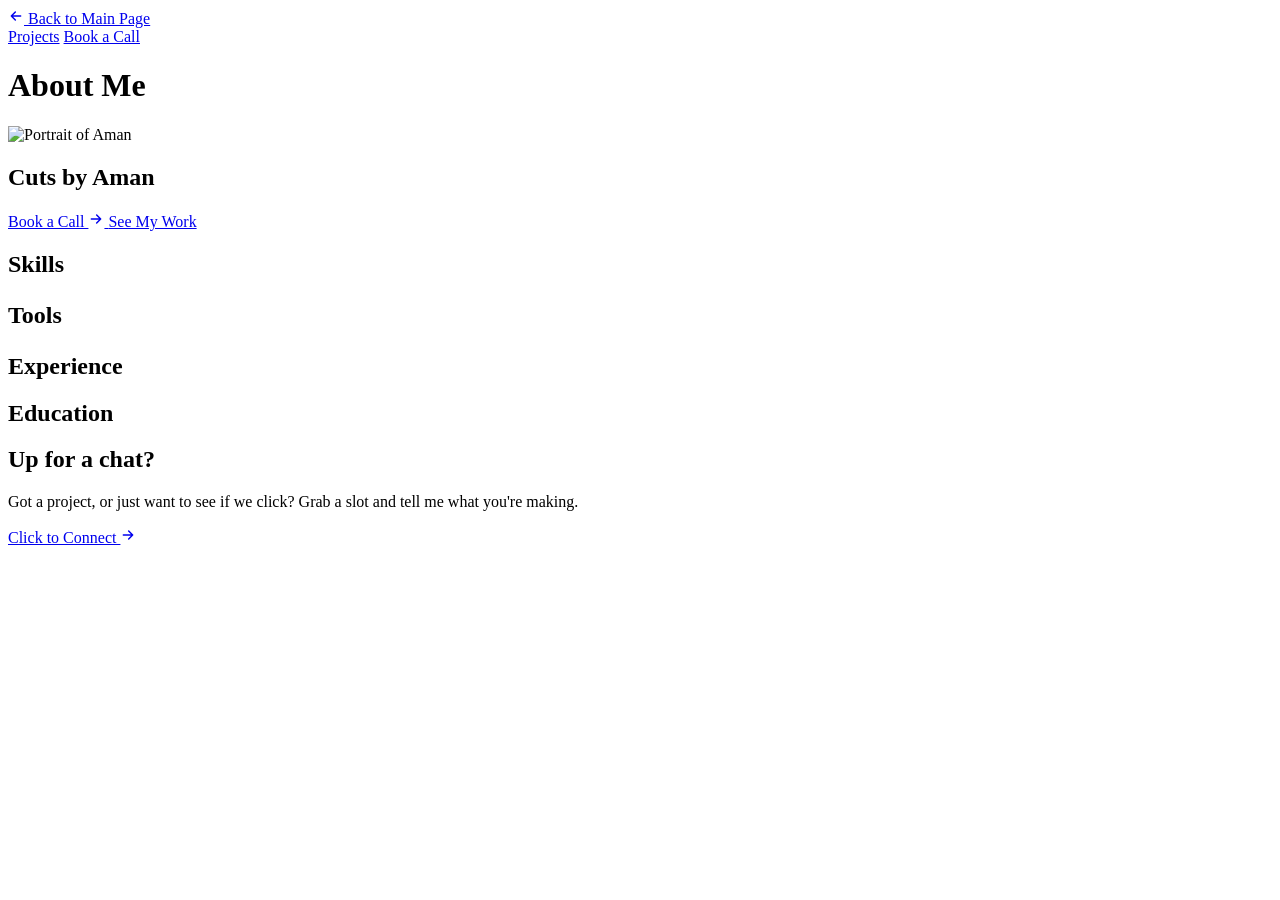
==== about-me.html @ fda4adcf "revamp portfolio" ====
<!DOCTYPE html>
<html lang="en">

<head>
  <meta charset="utf-8">
  <meta name="viewport" content="width=device-width, initial-scale=1">
  <title>About - Cuts by Aman</title>
  <meta name="description"
    content="Where I come from, what I work on, and the kit I reach for. Video editor and motion designer, certified by AEVY TV.">

  <link rel="icon" href="assets/media/aman-portrait.jpg">
  <link rel="preload" href="assets/fonts/satoshi-500.woff2" as="font" type="font/woff2" crossorigin>
  <link rel="preload" href="assets/fonts/instrumentserif-italic.woff2" as="font" type="font/woff2" crossorigin>
  <link rel="stylesheet" href="assets/css/site.css">
</head>

<body>

  <!-- ===================== Page head ===================== -->
  <header class="page-head">
    <div class="page-head__card">

      <div class="hero__fx" aria-hidden="true">
        <div class="hero__glow"></div>
        <div class="hero__beams">
          <div class="hero__beam"></div>
          <div class="hero__beam"></div>
          <div class="hero__beam"></div>
        </div>
        <div class="hero__grain"></div>
      </div>

      <div class="hero__top">
        <a class="btn btn--ghost" href="index.html">
          <svg width="16" height="16" viewBox="0 0 24 24" fill="none" stroke="currentColor" stroke-width="2.2"
            stroke-linecap="round" stroke-linejoin="round" aria-hidden="true">
            <path d="M19 12H5M11 18l-6-6 6-6" />
          </svg>
          Back to Main Page
        </a>
        <nav class="hero__nav" aria-label="Primary">
          <div id="hero-socials"></div>
          <a class="btn btn--ghost" href="index.html#projects">Projects</a>
          <a class="btn btn--ghost" data-href="brand.calendly" href="#" target="_blank" rel="noopener">Book a Call</a>
        </nav>
      </div>

      <div class="page-head__body">
        <h1 class="h-display" data-text="about.heading">About Me</h1>
        <p class="lede" data-text="about.intro"></p>
      </div>

    </div>
  </header>

  <!-- ===================== Profile ===================== -->
  <section class="section">
    <div class="wrap">
      <div class="profile reveal">
        <img class="profile__portrait" data-src="hero.portrait" src="" alt="Portrait of Aman">
        <div>
          <h2 class="h-group" data-text="brand.name">Cuts by Aman</h2>
          <p class="profile__role" data-text="brand.role"></p>

          <div class="profile__bio" id="about-bio"></div>

          <div class="profile__actions">
            <a class="btn btn--primary" data-href="brand.calendly" href="#" target="_blank" rel="noopener">
              Book a Call
              <svg class="btn__arrow" width="16" height="16" viewBox="0 0 24 24" fill="none" stroke="currentColor"
                stroke-width="2.2" stroke-linecap="round" stroke-linejoin="round" aria-hidden="true">
                <path d="M5 12h14M13 6l6 6-6 6" />
              </svg>
            </a>
            <a class="btn btn--ghost" href="index.html#projects">See My Work</a>
          </div>
        </div>
      </div>
    </div>
  </section>

  <!-- ===================== Skills ===================== -->
  <section class="section" style="padding-top: 0;">
    <div class="wrap">
      <div class="reveal" style="margin-bottom: 24px;">
        <h2 class="h-group">Skills</h2>
      </div>
      <div class="reveal" id="about-skills"></div>
    </div>
  </section>

  <!-- ===================== Tools ===================== -->
  <section class="section" style="padding-top: 0;">
    <div class="wrap">
      <div class="reveal" style="margin-bottom: 24px;">
        <h2 class="h-group">Tools</h2>
      </div>
      <div class="reveal" id="about-tools"></div>
    </div>
  </section>

  <!-- ===================== Experience (hidden until config has entries) ==== -->
  <section class="section" style="padding-top: 0;" id="experience-section">
    <div class="wrap">
      <div class="reveal" style="margin-bottom: 8px;">
        <h2 class="h-group">Experience</h2>
      </div>
      <div id="about-experience"></div>
    </div>
  </section>

  <!-- ===================== Education (hidden until config has entries) ===== -->
  <section class="section" style="padding-top: 0;" id="education-section">
    <div class="wrap">
      <div class="reveal" style="margin-bottom: 8px;">
        <h2 class="h-group">Education</h2>
      </div>
      <div id="about-education"></div>
    </div>
  </section>

  <!-- ===================== Contact ===================== -->
  <section class="section" style="padding-top: 0;">
    <div class="wrap">
      <div class="cta__card reveal">
        <div class="cta__text">
          <h2 class="h-section">Up for a <span class="serif">chat?</span></h2>
          <p class="lede" style="margin-top: 16px;">
            Got a project, or just want to see if we click? Grab a slot and tell me what you're making.
          </p>
        </div>
        <div class="cta__actions">
          <a class="btn btn--primary" data-href="brand.calendly" href="#" target="_blank" rel="noopener">
            Click to Connect
            <svg class="btn__arrow" width="16" height="16" viewBox="0 0 24 24" fill="none" stroke="currentColor"
              stroke-width="2.2" stroke-linecap="round" stroke-linejoin="round" aria-hidden="true">
              <path d="M5 12h14M13 6l6 6-6 6" />
            </svg>
          </a>
        </div>
      </div>
    </div>
  </section>

  <!-- ===================== Footer ===================== -->
  <footer class="footer">
    <div class="wrap">
      <div class="footer__inner">
        <div id="footer-socials"></div>
        <p class="footer__copy" id="footer-copy"></p>
      </div>
    </div>
  </footer>

  <script src="config.js"></script>
  <script src="assets/js/site.js"></script>
</body>

</html>
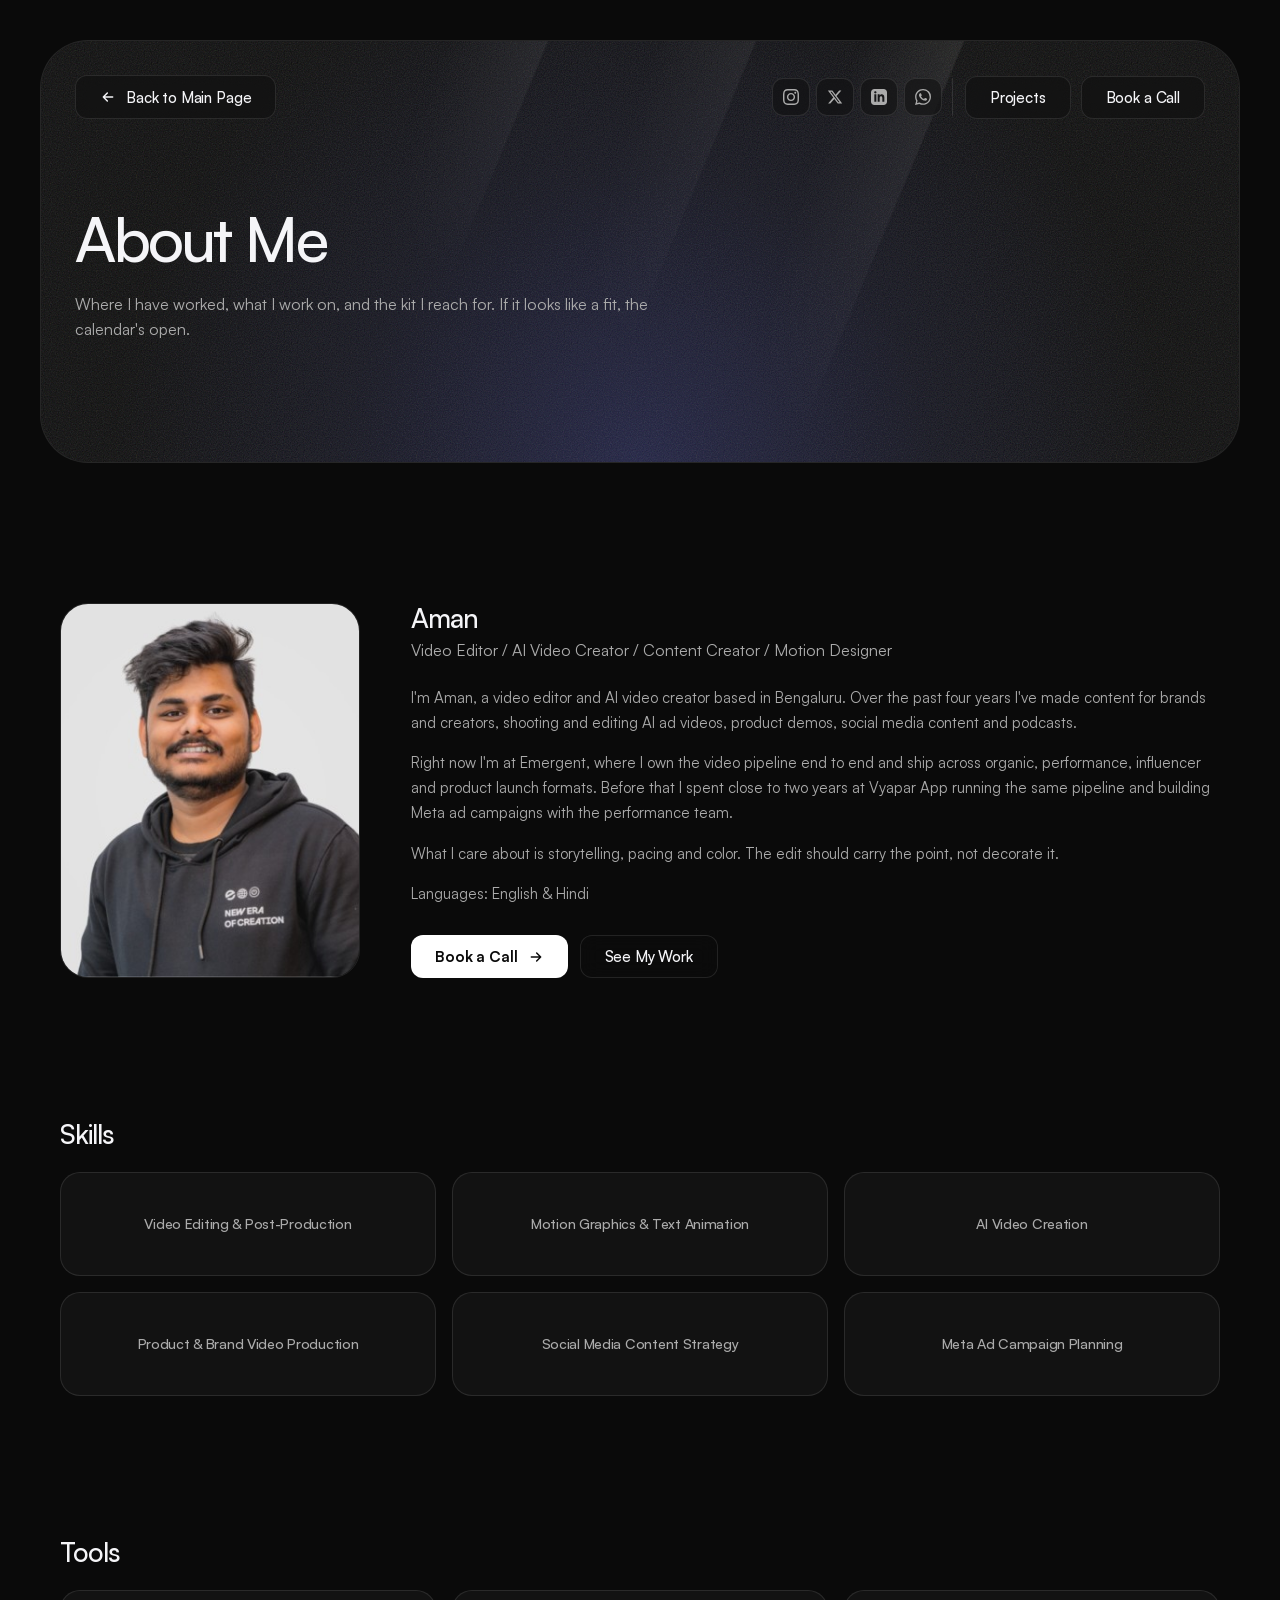
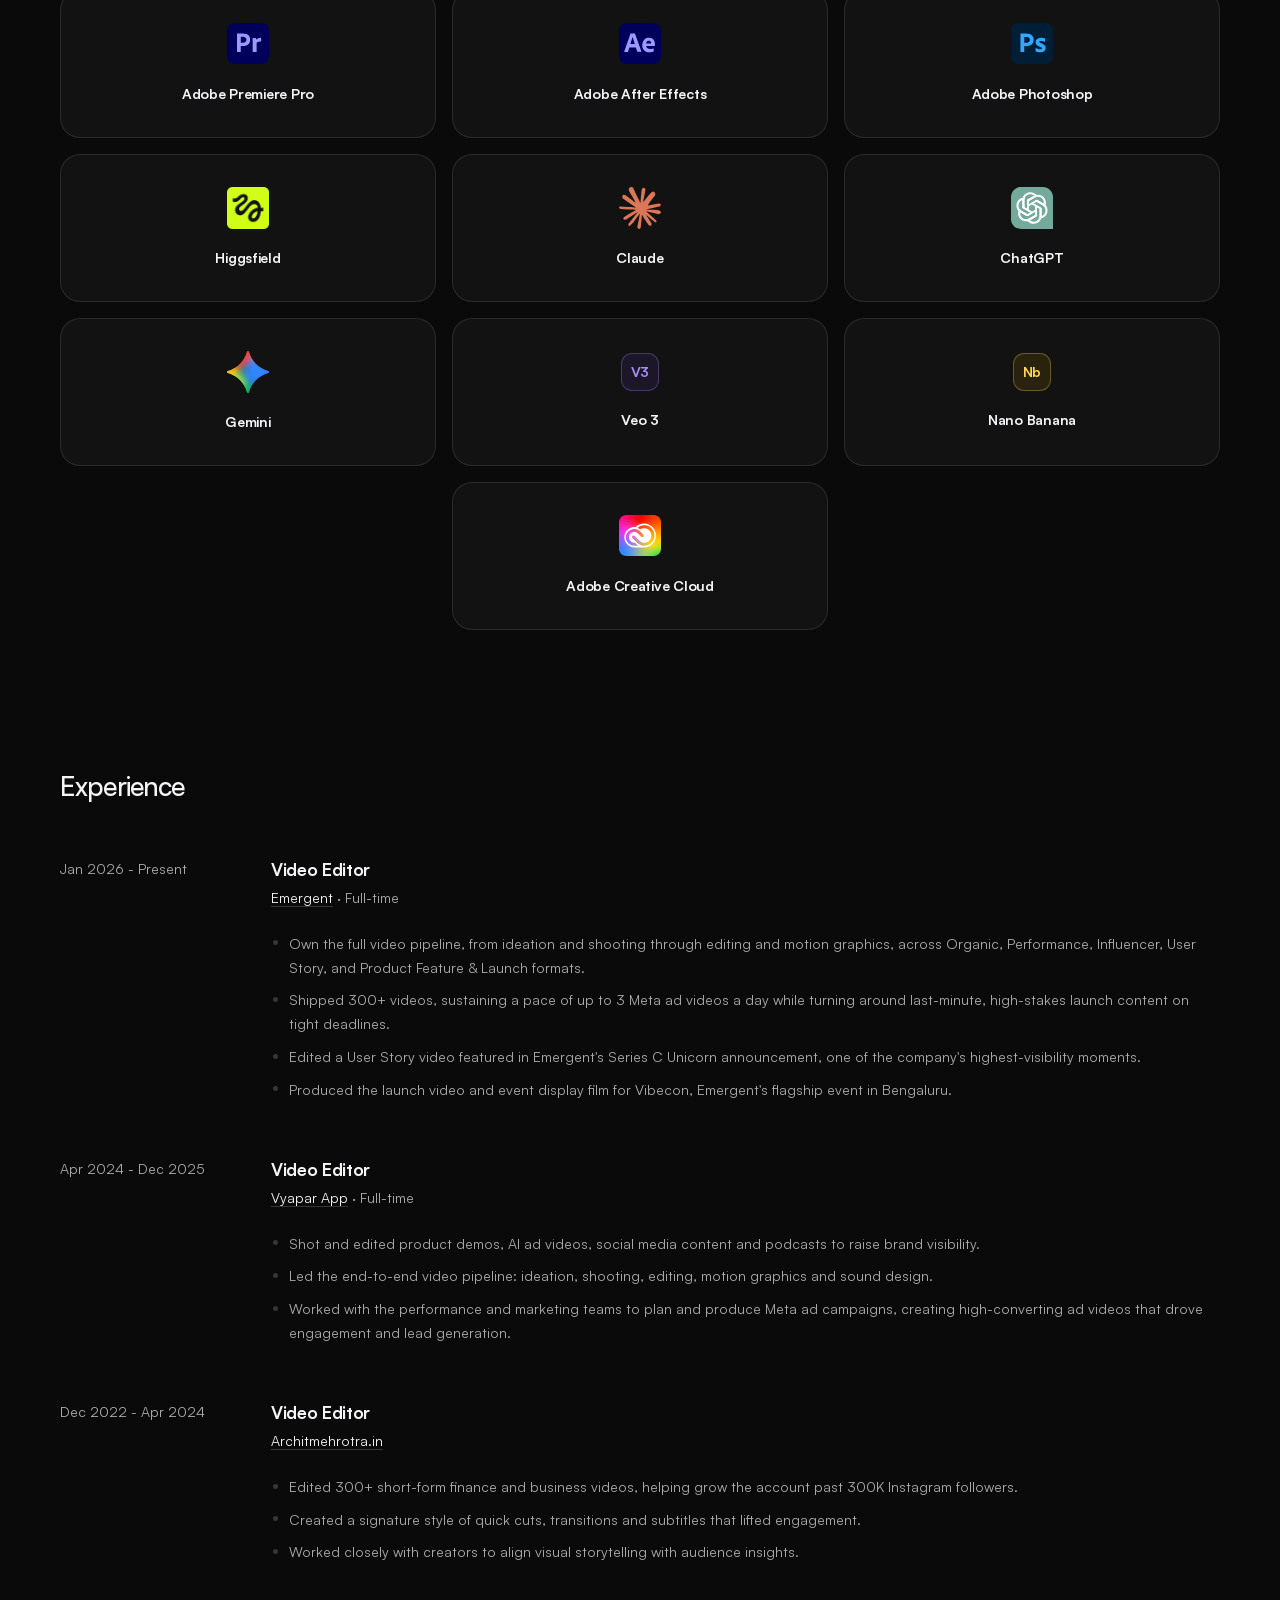
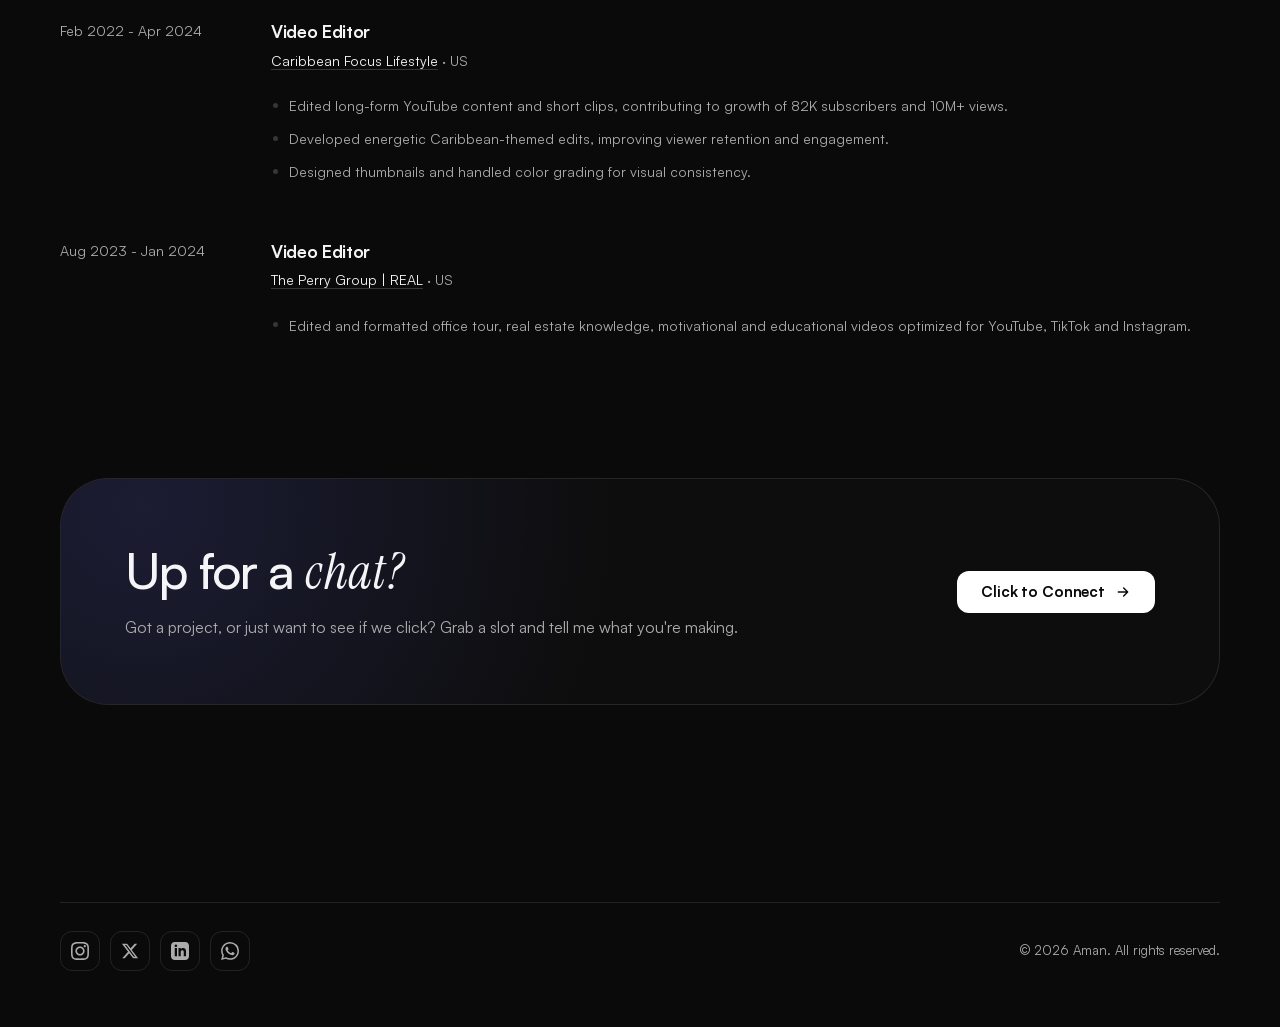
==== commit e8bd0592: "Match about page to reference design Tools moved from a 5-across grid to 3-across with larger icons." ====
--- a/about-me.html
+++ b/about-me.html
@@ -102,7 +102,7 @@
   <!-- ===================== Experience (hidden until config has entries) ==== -->
   <section class="section" style="padding-top: 0;" id="experience-section">
     <div class="wrap">
-      <div class="reveal" style="margin-bottom: 8px;">
+      <div class="reveal" style="margin-bottom: 56px;">
         <h2 class="h-group">Experience</h2>
       </div>
       <div id="about-experience"></div>
@@ -112,7 +112,7 @@
   <!-- ===================== Education (hidden until config has entries) ===== -->
   <section class="section" style="padding-top: 0;" id="education-section">
     <div class="wrap">
-      <div class="reveal" style="margin-bottom: 8px;">
+      <div class="reveal" style="margin-bottom: 56px;">
         <h2 class="h-group">Education</h2>
       </div>
       <div id="about-education"></div>
--- a/assets/css/site.css
+++ b/assets/css/site.css
@@ -0,0 +1,1057 @@
+/* ==========================================================================
+   Cuts by Aman
+   ========================================================================== */
+
+/* --- Fonts --------------------------------------------------------------- */
+@font-face {
+  font-family: "Satoshi";
+  src: url("../fonts/satoshi-400.woff2") format("woff2");
+  font-weight: 400; font-style: normal; font-display: swap;
+}
+@font-face {
+  font-family: "Satoshi";
+  src: url("../fonts/satoshi-500.woff2") format("woff2");
+  font-weight: 500; font-style: normal; font-display: swap;
+}
+@font-face {
+  font-family: "Satoshi";
+  src: url("../fonts/satoshi-700.woff2") format("woff2");
+  font-weight: 700; font-style: normal; font-display: swap;
+}
+@font-face {
+  font-family: "Instrument Serif";
+  src: url("../fonts/instrumentserif-regular.woff2") format("woff2");
+  font-weight: 400; font-style: normal; font-display: swap;
+}
+@font-face {
+  font-family: "Instrument Serif";
+  src: url("../fonts/instrumentserif-italic.woff2") format("woff2");
+  font-weight: 400; font-style: italic; font-display: swap;
+}
+
+/* --- Tokens -------------------------------------------------------------- */
+:root {
+  --bg: #0a0a0a;
+  --panel: #0d0d0d;
+  --panel-2: #121212;
+  --text: #f5f5f8;
+  --muted: #ababab;
+  --hairline: rgba(255, 255, 255, 0.1);
+  --hairline-strong: rgba(255, 255, 255, 0.18);
+  --accent: #666dfa;
+
+  --sans: "Satoshi", "Inter", -apple-system, BlinkMacSystemFont, "Segoe UI", sans-serif;
+  --serif: "Instrument Serif", Georgia, serif;
+
+  --r-card: 48px;
+  --r-media: 20px;
+  --r-pill: 12px;
+
+  --gutter: clamp(16px, 4vw, 40px);
+  --maxw: 1240px;
+  --section-gap: clamp(72px, 11vw, 150px);
+}
+
+/* --- Reset --------------------------------------------------------------- */
+*, *::before, *::after { box-sizing: border-box; }
+* { margin: 0; }
+
+html { -webkit-text-size-adjust: 100%; }
+
+html:focus-within { scroll-behavior: smooth; }
+
+body {
+  background: var(--bg);
+  color: var(--text);
+  font-family: var(--sans);
+  font-weight: 400;
+  font-size: clamp(16px, 1.05vw, 18px);
+  line-height: 1.6;
+  -webkit-font-smoothing: antialiased;
+  overflow-x: hidden;
+}
+
+img, video, svg, iframe { display: block; max-width: 100%; }
+img, video { height: auto; }
+button { font: inherit; color: inherit; background: none; border: 0; cursor: pointer; }
+a { color: inherit; text-decoration: none; }
+
+:focus-visible { outline: 2px solid var(--text); outline-offset: 3px; border-radius: 4px; }
+
+.visually-hidden {
+  position: absolute; width: 1px; height: 1px; padding: 0;
+  overflow: hidden; clip: rect(0 0 0 0); white-space: nowrap; border: 0;
+}
+
+/* --- Typography ---------------------------------------------------------- */
+h1, h2, h3, h4 {
+  font-weight: 500;
+  letter-spacing: -0.04em;
+  line-height: 1.08;
+  text-wrap: balance;
+}
+
+.serif {
+  font-family: var(--serif);
+  font-weight: 400;
+  font-style: italic;
+  letter-spacing: 0.01em;
+}
+
+.h-display { font-size: clamp(34px, 5.4vw, 62px); }
+.h-section { font-size: clamp(30px, 4.2vw, 50px); }
+.h-group   { font-size: clamp(21px, 2.1vw, 28px); }
+
+.lede {
+  color: var(--muted);
+  font-size: clamp(16px, 1.25vw, 20px);
+  line-height: 1.55;
+  max-width: 58ch;
+  text-wrap: pretty;
+}
+
+/* --- Layout -------------------------------------------------------------- */
+.wrap {
+  width: 100%;
+  max-width: var(--maxw);
+  margin-inline: auto;
+  padding-inline: var(--gutter);
+}
+
+.section { padding-block: var(--section-gap); }
+.section__head { margin-bottom: clamp(32px, 5vw, 60px); }
+.section__head .lede { margin-top: 18px; }
+
+/* --- Buttons ------------------------------------------------------------- */
+.btn {
+  display: inline-flex;
+  align-items: center;
+  justify-content: center;
+  gap: 10px;
+  padding: 13px 24px;
+  border-radius: var(--r-pill);
+  font-size: 15px;
+  font-weight: 700;
+  letter-spacing: -0.01em;
+  line-height: 1;
+  white-space: nowrap;
+  backdrop-filter: blur(10px);
+  -webkit-backdrop-filter: blur(10px);
+  transition: transform 0.25s ease, background-color 0.25s ease,
+              border-color 0.25s ease, opacity 0.25s ease;
+}
+.btn:hover { transform: translateY(-2px); }
+.btn:active { transform: translateY(0); }
+
+.btn--primary { background: #fff; color: #0a0a0a; }
+.btn--primary:hover { background: #e6e6ec; }
+
+.btn--ghost {
+  background: rgba(13, 13, 13, 0.5);
+  border: 1px solid var(--hairline);
+  color: var(--text);
+  font-weight: 500;
+}
+.btn--ghost:hover { background: rgba(30, 30, 30, 0.7); border-color: var(--hairline-strong); }
+
+.btn__arrow { transition: transform 0.25s ease; }
+.btn:hover .btn__arrow { transform: translateX(3px); }
+
+/* --- Reveal on scroll ---------------------------------------------------- */
+.reveal {
+  opacity: 0.001;
+  transform: translateY(40px);
+  transition: opacity 0.7s cubic-bezier(0.44, 0, 0.22, 1),
+              transform 0.7s cubic-bezier(0.44, 0, 0.22, 1);
+}
+.reveal.is-in { opacity: 1; transform: none; }
+
+/* ==========================================================================
+   Opening animation
+   The whole sequence is CSS keyframes with forwards fill, so the card always
+   clears itself even if the JavaScript never runs.
+   ========================================================================== */
+.intro {
+  position: fixed;
+  inset: 0;
+  z-index: 200;
+  display: grid;
+  place-items: center;
+  padding: 24px;
+  background: var(--bg);
+  animation: intro-lift 0.8s cubic-bezier(0.76, 0, 0.24, 1) 3.15s forwards;
+}
+.no-intro .intro { display: none; }
+
+.intro__row {
+  display: flex;
+  align-items: center;
+  gap: clamp(6px, 1.1vw, 16px);
+}
+
+.intro__text {
+  display: flex;
+  gap: 0.32em;
+  font-size: clamp(19px, 2.4vw, 31px);
+  font-weight: 500;
+  letter-spacing: -0.03em;
+  white-space: nowrap;
+}
+/* Words land one after another, so the line writes itself in too. */
+.intro__word {
+  opacity: 0;
+  animation: intro-word 0.45s cubic-bezier(0.33, 0, 0.2, 1) forwards;
+  animation-delay: calc(0.18s + var(--i) * 0.14s);
+}
+
+.intro__sig {
+  width: clamp(180px, 27vw, 340px);
+  height: auto;
+  overflow: visible;
+  margin-top: -0.35em; /* the capital rides above the line of text */
+}
+.intro__stroke {
+  stroke: #efece6;
+  stroke-width: 2.6;
+  stroke-dasharray: 1;
+  stroke-dashoffset: 1;
+  /* --delay and --dur are set per stroke in the markup. */
+  animation: intro-draw var(--dur, 0.3s) cubic-bezier(0.4, 0, 0.5, 1) var(--delay, 0s) forwards;
+}
+.intro__tip {
+  fill: #fffaf0;
+  opacity: 0;
+  filter: drop-shadow(0 0 6px rgba(255, 250, 240, 0.85));
+  animation: intro-tip 1.8s ease 0.7s forwards;
+}
+
+@keyframes intro-word {
+  from { opacity: 0; transform: translateY(9px); }
+  to   { opacity: 1; transform: none; }
+}
+@keyframes intro-draw { to { stroke-dashoffset: 0; } }
+@keyframes intro-tip {
+  0%       { opacity: 0; }
+  6%, 92%  { opacity: 0.9; }
+  100%     { opacity: 0; }
+}
+@keyframes intro-lift {
+  to { transform: translateY(-101%); visibility: hidden; }
+}
+
+/* ==========================================================================
+   Hero
+   ========================================================================== */
+.hero { padding: var(--gutter) var(--gutter) 0; }
+
+.hero__card {
+  position: relative;
+  isolation: isolate;
+  overflow: hidden;
+  min-height: min(880px, calc(100svh - var(--gutter) * 2));
+  padding: clamp(20px, 2.6vw, 32px);
+  display: flex;
+  flex-direction: column;
+  border: 1px solid var(--hairline);
+  border-radius: var(--r-card);
+  background: var(--panel);
+  max-width: var(--maxw);
+  margin-inline: auto;
+}
+
+/* Background effects */
+.hero__fx { position: absolute; inset: 0; z-index: 0; pointer-events: none; overflow: hidden; }
+
+.hero__glow {
+  position: absolute;
+  top: -30%; left: 50%;
+  width: min(1100px, 130%);
+  aspect-ratio: 1;
+  transform: translateX(-50%);
+  background: radial-gradient(circle at 50% 50%,
+              rgba(102, 109, 250, 0.22) 0%,
+              rgba(102, 109, 250, 0.07) 38%,
+              transparent 68%);
+}
+
+.hero__beams {
+  position: absolute;
+  inset: -40% -10% auto -10%;
+  height: 150%;
+  display: flex;
+  justify-content: center;
+  gap: clamp(40px, 7vw, 90px);
+  transform: rotate(22.6deg);
+  mask-image: linear-gradient(#000 0%, transparent 78%);
+  -webkit-mask-image: linear-gradient(#000 0%, transparent 78%);
+}
+.hero__beam {
+  width: clamp(60px, 8vw, 130px);
+  height: 100%;
+  background: linear-gradient(270deg, rgba(255, 255, 255, 0.11) 0%, rgba(255, 255, 255, 0) 100%);
+  border-right: 1px solid rgba(255, 255, 255, 0.06);
+  animation: beam-drift 14s ease-in-out infinite;
+}
+.hero__beam:nth-child(2) { animation-delay: -3s; opacity: 0.7; }
+.hero__beam:nth-child(3) { animation-delay: -6s; opacity: 0.85; }
+.hero__beam:nth-child(4) { animation-delay: -9s; opacity: 0.6; }
+
+@keyframes beam-drift {
+  0%, 100% { opacity: 0.35; transform: translateY(0); }
+  50%      { opacity: 0.9;  transform: translateY(-4%); }
+}
+
+.hero__grain {
+  position: absolute; inset: 0;
+  opacity: 0.16;
+  mix-blend-mode: overlay;
+  background-image: url("data:image/svg+xml,%3Csvg xmlns='http://www.w3.org/2000/svg' width='140' height='140'%3E%3Cfilter id='n'%3E%3CfeTurbulence type='fractalNoise' baseFrequency='0.85' numOctaves='3'/%3E%3C/filter%3E%3Crect width='100%25' height='100%25' filter='url(%23n)'/%3E%3C/svg%3E");
+}
+
+/* Top bar */
+.hero__top {
+  position: relative;
+  z-index: 2;
+  display: flex;
+  align-items: center;
+  justify-content: space-between;
+  gap: 16px;
+  flex-wrap: wrap;
+}
+
+.idcard { display: flex; align-items: center; gap: 12px; }
+.idcard__img {
+  width: 46px; height: 46px;
+  border-radius: 50px;
+  object-fit: cover;
+  border: 1px solid var(--hairline);
+}
+.idcard__name { font-size: 15px; font-weight: 500; line-height: 1.25; }
+.idcard__role { font-size: 13px; color: var(--muted); line-height: 1.25; }
+
+.hero__nav { display: flex; align-items: center; gap: 10px; flex-wrap: wrap; }
+
+.hero__socials {
+  display: flex;
+  gap: 6px;
+  padding-right: 10px;
+  margin-right: 2px;
+  border-right: 1px solid var(--hairline);
+}
+.hero__socials .social {
+  width: 38px; height: 38px;
+  border-radius: 11px;
+  background: rgba(13, 13, 13, 0.5);
+  backdrop-filter: blur(10px);
+  -webkit-backdrop-filter: blur(10px);
+}
+.hero__socials .social svg { width: 16px; height: 16px; }
+
+/* Body */
+.hero__body {
+  position: relative;
+  z-index: 2;
+  flex: 1;
+  display: grid;
+  grid-template-columns: minmax(0, 1.15fr) minmax(0, 0.85fr);
+  align-items: center;
+  gap: clamp(28px, 5vw, 64px);
+  padding-block: clamp(32px, 4.5vw, 56px);
+}
+
+.hero__copy { display: flex; flex-direction: column; align-items: flex-start; gap: clamp(16px, 2.1vw, 24px); }
+
+/* Availability pill */
+.hero__status {
+  display: inline-flex; align-items: center; gap: 9px;
+  padding: 7px 15px 7px 12px;
+  border: 1px solid var(--hairline);
+  border-radius: 999px;
+  background: rgba(255, 255, 255, 0.04);
+  font-size: 13px; color: var(--muted);
+}
+.hero__dot {
+  position: relative;
+  width: 7px; height: 7px; border-radius: 50%;
+  background: #46d17f;
+  flex: none;
+}
+.hero__dot::after {
+  content: "";
+  position: absolute; inset: 0;
+  border-radius: 50%;
+  background: #46d17f;
+  animation: dot-pulse 2.4s ease-out infinite;
+}
+@keyframes dot-pulse {
+  0%        { transform: scale(1); opacity: 0.7; }
+  70%, 100% { transform: scale(3.2); opacity: 0; }
+}
+
+/* Proof row: the same numbers as the stats section, kept above the fold */
+.hero__proof {
+  display: flex; align-items: center; flex-wrap: wrap;
+  gap: 10px clamp(14px, 1.6vw, 22px);
+  margin-top: 4px;
+  padding-top: clamp(14px, 1.8vw, 20px);
+  border-top: 1px solid var(--hairline);
+  width: 100%;
+  max-width: 30rem;
+}
+.hero__proof-item {
+  display: inline-flex; align-items: baseline; gap: 6px;
+  font-size: 13px; color: var(--muted); line-height: 1.3;
+}
+.hero__proof-value {
+  font-size: clamp(17px, 1.5vw, 20px);
+  font-weight: 700;
+  letter-spacing: -0.03em;
+  color: var(--text);
+}
+.hero__actions { display: flex; gap: 12px; flex-wrap: wrap; }
+
+.hero__portrait-wrap {
+  position: relative;
+  justify-self: center;
+  width: min(100%, 400px);
+}
+.hero__portrait {
+  width: 100%;
+  aspect-ratio: 1;
+  object-fit: cover;
+  border-radius: 32px;
+  filter: saturate(1.02) contrast(1.02);
+  box-shadow: 0 30px 70px -25px rgba(0, 0, 0, 0.85);
+}
+/* A lit edge on the top-left, as if the glow behind it were the light source. */
+.hero__portrait-wrap::after {
+  content: "";
+  position: absolute; inset: 0;
+  border-radius: 32px;
+  padding: 1px;
+  background: linear-gradient(145deg, rgba(255, 255, 255, 0.34), rgba(255, 255, 255, 0.05) 42%, transparent 70%);
+  -webkit-mask: linear-gradient(#000 0 0) content-box, linear-gradient(#000 0 0);
+  -webkit-mask-composite: xor;
+  mask: linear-gradient(#000 0 0) content-box, linear-gradient(#000 0 0);
+  mask-composite: exclude;
+  pointer-events: none;
+}
+.hero__portrait-wrap::before {
+  content: "";
+  position: absolute; inset: -14%;
+  border-radius: 50%;
+  background: radial-gradient(circle, rgba(102, 109, 250, 0.18), transparent 62%);
+  pointer-events: none;
+}
+
+.hero__badge {
+  position: absolute;
+  z-index: 2;
+  left: 50%; bottom: -14px;
+  transform: translateX(-50%);
+  display: inline-flex; align-items: center;
+  padding: 9px 16px;
+  border-radius: 999px;
+  border: 1px solid var(--hairline-strong);
+  background: rgba(13, 13, 13, 0.82);
+  backdrop-filter: blur(10px);
+  -webkit-backdrop-filter: blur(10px);
+  font-size: 12.5px; font-weight: 500; white-space: nowrap;
+  box-shadow: 0 12px 30px -12px rgba(0, 0, 0, 0.9);
+}
+.hero__badge:empty { display: none; }
+
+/* Scroll cue */
+.hero__scroll {
+  position: relative;
+  z-index: 2;
+  align-self: center;
+  display: inline-flex; align-items: center; gap: 9px;
+  padding: 9px 8px;
+  font-size: 13px;
+  color: var(--muted);
+  transition: color 0.25s ease;
+}
+.hero__scroll:hover { color: var(--text); }
+.hero__scroll-icon {
+  display: grid; place-items: center;
+  width: 26px; height: 26px;
+  border: 1px solid var(--hairline);
+  border-radius: 50%;
+  animation: scroll-nudge 2.2s ease-in-out infinite;
+}
+@keyframes scroll-nudge {
+  0%, 100% { transform: translateY(0); opacity: 0.65; }
+  50%      { transform: translateY(4px); opacity: 1; }
+}
+
+/* Hero entrance. Held back while the title card is still up. */
+:root { --hero-delay: 0.1s; }
+.has-intro { --hero-delay: 3.45s; }
+
+.hero-in {
+  animation: hero-in 0.75s cubic-bezier(0.22, 0.61, 0.36, 1) both;
+  animation-delay: calc(var(--hero-delay) + var(--i, 0) * 0.085s);
+}
+.hero-in-portrait {
+  animation: hero-portrait-in 0.95s cubic-bezier(0.22, 0.61, 0.36, 1) both;
+  animation-delay: calc(var(--hero-delay) + 0.1s);
+}
+@keyframes hero-in {
+  from { opacity: 0; transform: translateY(18px); }
+  to   { opacity: 1; transform: none; }
+}
+@keyframes hero-portrait-in {
+  from { opacity: 0; transform: translateY(24px) scale(0.96); }
+  to   { opacity: 1; transform: none; }
+}
+
+@media (max-width: 700px) {
+  /* Sized so the socials and both buttons still share one row. */
+  .hero__nav .btn, .hero__top .btn { padding: 10px 13px; font-size: 13px; }
+  .hero__top { gap: 12px; }
+  .hero__nav { gap: 8px; }
+  .hero__socials { gap: 5px; padding-right: 8px; }
+  .hero__socials .social { width: 30px; height: 30px; border-radius: 9px; }
+  .hero__socials .social svg { width: 14px; height: 14px; }
+  /* Room is tight next to the socials, and this link repeats further down. */
+  .hero__nav-extra { display: none; }
+}
+
+@media (max-width: 900px) {
+  .hero__card { min-height: 0; border-radius: 32px; }
+  .hero__body { grid-template-columns: 1fr; text-align: center; }
+  .hero__copy { align-items: center; order: 2; }
+  .hero__copy .lede { text-align: center; }
+  .hero__portrait-wrap { order: 1; width: min(100%, 290px); margin-bottom: 26px; }
+  .hero__actions, .hero__nav, .hero__proof { justify-content: center; }
+  .hero__proof { margin-inline: auto; }
+}
+
+@media (max-width: 480px) {
+  .hero__proof { gap: 8px 16px; }
+  .hero__scroll { display: none; } /* the fold is already obvious on a phone */
+}
+
+@media (max-width: 420px) {
+  /* Too narrow for one row, so the socials take their own centred line
+     rather than leaving a single button stranded below. */
+  .hero__socials {
+    flex: 1 0 100%;
+    justify-content: center;
+    padding-right: 0;
+    margin-right: 0;
+    border-right: 0;
+  }
+  .hero__nav { justify-content: center; }
+}
+
+/* ==========================================================================
+   Tools marquee
+   ========================================================================== */
+.tools { padding-block: clamp(48px, 7vw, 90px); }
+.tools__label {
+  text-align: center;
+  color: var(--muted);
+  font-size: 15px;
+  margin-bottom: 26px;
+}
+
+.marquee {
+  position: relative;
+  overflow: hidden;
+  /* Chips dissolve into the page background at both ends rather than being
+     cut off, so the strip reads as continuous. */
+  --edge: clamp(60px, 12%, 220px);
+  mask-image: linear-gradient(90deg,
+              transparent 0, #000 var(--edge),
+              #000 calc(100% - var(--edge)), transparent 100%);
+  -webkit-mask-image: linear-gradient(90deg,
+              transparent 0, #000 var(--edge),
+              #000 calc(100% - var(--edge)), transparent 100%);
+}
+.marquee__track {
+  display: flex;
+  width: max-content;
+  padding-block: 4px;
+  /* The list is rendered twice and shifted by exactly half, so the loop has no
+     seam. Duration is paced to the number of chips, not the screen. */
+  animation: marquee 64s linear infinite;
+}
+@keyframes marquee { to { transform: translateX(-50%); } }
+
+.tool {
+  /* Spacing lives on the chip, not as a flex gap on the track. A gap adds one
+     extra space between the two copies of the list, so the -50% shift would
+     land half a gap short and the loop would visibly jump every cycle. */
+  margin-right: 14px;
+  display: flex; align-items: center; gap: 11px;
+  padding: 11px 20px 11px 12px;
+  border: 1px solid var(--hairline);
+  border-radius: 14px;
+  background: var(--panel-2);
+  white-space: nowrap;
+  font-size: 15px;
+}
+.tool__badge {
+  display: grid; place-items: center;
+  width: 32px; height: 32px;
+  border-radius: 9px;
+  font-size: 13px; font-weight: 700; letter-spacing: -0.02em;
+  background: color-mix(in srgb, var(--tool-color) 16%, #000);
+  color: var(--tool-color);
+  border: 1px solid color-mix(in srgb, var(--tool-color) 30%, transparent);
+}
+
+/* A real logo brings its own colours and its own shape, so the tinted plate is
+   dropped and the artwork sits in the chip as itself. Declared after the base
+   rule so it wins on source order. */
+.tool__badge--logo {
+  background: none;
+  border: 0;
+  border-radius: 7px;
+  overflow: hidden;
+}
+.tool__badge--logo img { width: 100%; height: 100%; object-fit: contain; }
+
+/* ==========================================================================
+   Projects
+   ========================================================================== */
+.projects__section + .projects__section { margin-top: clamp(60px, 8vw, 110px); }
+
+.projects__section-head {
+  display: flex; align-items: baseline; gap: 14px;
+  padding-bottom: 18px;
+  border-bottom: 1px solid var(--hairline);
+  margin-bottom: clamp(28px, 4vw, 44px);
+}
+.projects__ratio {
+  font-size: 13px; color: var(--muted);
+  padding: 5px 11px;
+  border: 1px solid var(--hairline);
+  border-radius: 999px;
+  align-self: center;
+}
+
+.group + .group { margin-top: clamp(40px, 5vw, 64px); }
+.group__head {
+  display: flex; align-items: center; justify-content: space-between;
+  gap: 16px; margin-bottom: 20px;
+}
+.group__count { font-size: 13px; color: var(--muted); }
+
+/* --- Carousel ------------------------------------------------------------ */
+.carousel { position: relative; }
+
+.carousel__track {
+  display: flex;
+  gap: 20px;
+  overflow-x: auto;
+  overscroll-behavior-x: contain;
+  scroll-snap-type: x mandatory;
+  scroll-padding-inline: 2px;
+  -webkit-overflow-scrolling: touch;
+  padding-block: 4px;
+  scrollbar-width: none;
+}
+.carousel__track::-webkit-scrollbar { display: none; }
+
+.carousel[data-fade="both"] .carousel__track,
+.carousel[data-fade="end"] .carousel__track,
+.carousel[data-fade="start"] .carousel__track {
+  mask-image: var(--fade);
+  -webkit-mask-image: var(--fade);
+}
+.carousel[data-fade="end"]   { --fade: linear-gradient(90deg, #000 94%, transparent 100%); }
+.carousel[data-fade="start"] { --fade: linear-gradient(90deg, transparent 0%, #000 6%); }
+.carousel[data-fade="both"]  { --fade: linear-gradient(90deg, transparent 0%, #000 6%, #000 94%, transparent 100%); }
+
+.carousel__btn {
+  position: absolute;
+  top: 50%;
+  z-index: 3;
+  display: grid; place-items: center;
+  width: 44px; height: 44px;
+  transform: translateY(-50%);
+  border-radius: 14px;
+  background: rgba(10, 10, 10, 0.72);
+  border: 1px solid var(--hairline-strong);
+  backdrop-filter: blur(10px);
+  -webkit-backdrop-filter: blur(10px);
+  transition: opacity 0.25s ease, background-color 0.25s ease;
+}
+.carousel__btn:hover { background: rgba(30, 30, 30, 0.9); }
+.carousel__btn--prev { left: 10px; }
+.carousel__btn--next { right: 10px; }
+.carousel__btn[disabled] { opacity: 0; pointer-events: none; }
+
+@media (hover: none) { .carousel__btn { display: none; } }
+
+/* --- Video card ---------------------------------------------------------- */
+.vcard {
+  flex: 0 0 auto;
+  scroll-snap-align: start;
+  scroll-snap-stop: always;
+  width: var(--card-w);
+}
+/* Keyed on orientation, so the ratio can be written any way in config. */
+.carousel { --card-w: clamp(280px, 42vw, 540px); }
+.carousel[data-orient="portrait"]  { --card-w: clamp(210px, 22vw, 280px); }
+.carousel[data-orient="landscape"] { --card-w: clamp(280px, 42vw, 540px); }
+
+.vcard__media {
+  position: relative;
+  overflow: hidden;
+  aspect-ratio: var(--ratio);
+  border-radius: var(--r-media);
+  border: 1px solid var(--hairline);
+  background: #000;
+  transition: border-color 0.3s ease, transform 0.4s cubic-bezier(0.44, 0, 0.22, 1);
+}
+.vcard:hover .vcard__media { border-color: var(--hairline-strong); transform: translateY(-4px); }
+
+.vcard__media > iframe,
+.vcard__media > video,
+.vcard__poster {
+  position: absolute; inset: 0;
+  width: 100%; height: 100%;
+  border: 0;
+  object-fit: cover;
+}
+.vcard__poster { background: #111; }
+
+/* While a card is still muted the player ignores the pointer, so the click
+   lands on our own handler and YouTube never shows its hover chrome. */
+.vcard__media:not(.is-unmuted) > iframe,
+.vcard__media:not(.is-unmuted) > video { pointer-events: none; }
+.vcard__media:not(.is-unmuted) { cursor: pointer; }
+
+.vcard__badge {
+  position: absolute;
+  z-index: 2;
+  right: 10px; bottom: 10px;
+  display: inline-flex; align-items: center; gap: 6px;
+  padding: 6px 10px;
+  border-radius: 9px;
+  background: rgba(10, 10, 10, 0.68);
+  border: 1px solid var(--hairline);
+  backdrop-filter: blur(8px);
+  -webkit-backdrop-filter: blur(8px);
+  font-size: 11px; font-weight: 500; letter-spacing: 0.01em;
+  color: var(--text);
+  opacity: 0;
+  transition: opacity 0.3s ease;
+}
+.vcard:hover .vcard__badge,
+.vcard__badge:focus-visible { opacity: 1; }
+.vcard__badge:hover { background: rgba(30, 30, 30, 0.9); }
+/* Hidden while this card owns the sound, back again once it is muted. */
+.vcard__media.is-unmuted .vcard__badge { display: none; }
+
+.vcard__play {
+  position: absolute; z-index: 2;
+  inset: 0;
+  display: grid; place-items: center;
+  background: radial-gradient(circle at 50% 50%, rgba(0,0,0,0.3), rgba(0,0,0,0.55));
+}
+.vcard__play span {
+  display: grid; place-items: center;
+  width: 54px; height: 54px;
+  border-radius: 50%;
+  background: rgba(255, 255, 255, 0.92);
+  color: #0a0a0a;
+  transition: transform 0.25s ease;
+}
+.vcard__play:hover span { transform: scale(1.08); }
+.vcard__media.is-live .vcard__play { display: none; }
+/* Once a frame is decoded the scrim lightens, so the play button reads as an
+   invitation rather than a loading state. */
+.vcard__media.has-frame:not(.is-live) .vcard__play {
+  background: radial-gradient(circle at 50% 50%, rgba(0,0,0,0.15), rgba(0,0,0,0.4));
+}
+
+.vcard__title {
+  margin-top: 12px;
+  font-size: 14px;
+  color: var(--muted);
+  letter-spacing: -0.01em;
+}
+
+/* ==========================================================================
+   Stats
+   ========================================================================== */
+.stats {
+  display: grid;
+  grid-template-columns: repeat(4, 1fr);
+  gap: clamp(10px, 1.4vw, 18px);
+}
+.stat {
+  display: flex; flex-direction: column; align-items: center; justify-content: center;
+  gap: 6px;
+  padding: clamp(20px, 3vw, 34px) 14px;
+  text-align: center;
+  border: 1px solid var(--hairline);
+  border-radius: 22px;
+  background: var(--panel-2);
+}
+.stat__value { font-size: clamp(24px, 3vw, 38px); font-weight: 700; letter-spacing: -0.04em; line-height: 1; }
+.stat__label { font-size: 13px; color: var(--muted); line-height: 1.35; }
+
+@media (max-width: 640px) { .stats { grid-template-columns: repeat(2, 1fr); } }
+
+/* ==========================================================================
+   Testimonials
+   ========================================================================== */
+.testimonials__grid {
+  display: grid;
+  grid-template-columns: repeat(3, 1fr);
+  gap: clamp(18px, 2.4vw, 30px);
+  margin-top: clamp(36px, 5vw, 60px);
+}
+.tcard {
+  display: flex; flex-direction: column; gap: 18px;
+  padding: clamp(16px, 1.8vw, 22px);
+  border: 1px solid var(--hairline);
+  border-radius: 28px;
+  background: var(--panel-2);
+}
+.tcard__person { display: flex; align-items: center; gap: 12px; }
+.tcard__avatar {
+  width: 48px; height: 48px;
+  border-radius: 50%;
+  object-fit: cover;
+  border: 1px solid var(--hairline);
+}
+.tcard__name { font-size: 15px; font-weight: 700; letter-spacing: -0.02em; }
+.tcard__meta { font-size: 13px; color: var(--muted); }
+/* Fixed ratio so three clips of slightly different sizes still line up. */
+.tcard__video {
+  width: 100%;
+  aspect-ratio: 9 / 16;
+  object-fit: cover;
+  border-radius: var(--r-media);
+  background: #000;
+  border: 1px solid var(--hairline);
+}
+
+@media (max-width: 900px) { .testimonials__grid { grid-template-columns: 1fr; max-width: 460px; margin-inline: auto; } }
+
+/* ==========================================================================
+   Contact CTA
+   ========================================================================== */
+.cta__card {
+  position: relative;
+  overflow: hidden;
+  display: flex; align-items: center; justify-content: space-between;
+  flex-wrap: wrap;
+  gap: clamp(24px, 4vw, 48px);
+  padding: clamp(32px, 5vw, 68px);
+  border: 1px solid var(--hairline);
+  border-radius: var(--r-card);
+  background: var(--panel);
+}
+.cta__card::before {
+  content: "";
+  position: absolute; inset: -60% 30% auto -20%;
+  height: 180%;
+  background: radial-gradient(circle at 30% 40%, rgba(102, 109, 250, 0.16), transparent 62%);
+  pointer-events: none;
+}
+.cta__text { position: relative; }
+.cta__actions { position: relative; display: flex; gap: 12px; flex-wrap: wrap; }
+
+@media (max-width: 760px) {
+  .cta__card { border-radius: 32px; flex-direction: column; align-items: flex-start; text-align: left; }
+}
+
+/* ==========================================================================
+   Footer
+   ========================================================================== */
+.footer { padding-block: clamp(36px, 5vw, 56px); }
+.footer__inner {
+  display: flex; align-items: center; justify-content: space-between;
+  flex-wrap: wrap; gap: 20px;
+  padding-top: 28px;
+  border-top: 1px solid var(--hairline);
+}
+.footer__socials { display: flex; gap: 10px; }
+.social {
+  display: grid; place-items: center;
+  width: 40px; height: 40px;
+  border-radius: 12px;
+  border: 1px solid var(--hairline);
+  color: var(--muted);
+  transition: color 0.25s ease, border-color 0.25s ease, transform 0.25s ease;
+}
+.social:hover { color: var(--text); border-color: var(--hairline-strong); transform: translateY(-2px); }
+.social svg, .social img { width: 18px; height: 18px; }
+.footer__copy { font-size: 13px; color: var(--muted); }
+
+/* ==========================================================================
+   About page
+   ========================================================================== */
+.page-head { padding: var(--gutter) var(--gutter) 0; }
+.page-head__card {
+  position: relative;
+  overflow: hidden;
+  max-width: var(--maxw);
+  margin-inline: auto;
+  padding: clamp(24px, 3vw, 34px);
+  border: 1px solid var(--hairline);
+  border-radius: var(--r-card);
+  background: var(--panel);
+}
+.page-head__body { position: relative; z-index: 2; padding-block: clamp(44px, 7vw, 86px); }
+.page-head__body .lede { margin-top: 20px; }
+
+.profile {
+  display: grid;
+  grid-template-columns: minmax(0, 300px) minmax(0, 1fr);
+  gap: clamp(26px, 4vw, 52px);
+  align-items: start;
+}
+.profile__portrait {
+  width: 100%;
+  aspect-ratio: 4 / 5;
+  object-fit: cover;
+  border-radius: 28px;
+  border: 1px solid var(--hairline);
+}
+.profile__role { color: var(--muted); font-size: 16px; margin-top: 6px; }
+.profile__bio { display: flex; flex-direction: column; gap: 16px; margin-top: 22px; }
+.profile__bio p { color: var(--muted); font-size: clamp(15px, 1.15vw, 18px); line-height: 1.65; text-wrap: pretty; }
+.profile__actions { display: flex; gap: 12px; flex-wrap: wrap; margin-top: 28px; }
+
+@media (max-width: 760px) { .profile { grid-template-columns: 1fr; } .profile__portrait { max-width: 260px; } }
+
+.chips { display: flex; flex-wrap: wrap; gap: 10px; }
+.chip {
+  padding: 10px 18px;
+  border: 1px solid var(--hairline);
+  border-radius: 999px;
+  background: var(--panel-2);
+  font-size: 14px;
+}
+
+/* Skill and tool cards -------------------------------------------------- */
+.cards {
+  --cards-gap: clamp(10px, 1.3vw, 16px);
+  --cards-cols: 3;
+  display: flex;
+  flex-wrap: wrap;
+  justify-content: center;
+  gap: var(--cards-gap);
+}
+.cards > * {
+  flex: 0 1 calc((100% - (var(--cards-cols) - 1) * var(--cards-gap)) / var(--cards-cols));
+}
+.card {
+  display: flex;
+  flex-direction: column;
+  align-items: center;
+  justify-content: center;
+  gap: 12px;
+  min-height: 104px;
+  padding: 22px 18px;
+  text-align: center;
+  border: 1px solid var(--hairline);
+  border-radius: 20px;
+  background: var(--panel-2);
+  font-size: clamp(14px, 1.1vw, 16px);
+  font-weight: 500;
+  letter-spacing: -0.02em;
+  color: var(--muted);
+  transition: border-color 0.25s ease, color 0.25s ease, transform 0.25s ease;
+}
+.card:hover { border-color: var(--hairline-strong); color: var(--text); transform: translateY(-2px); }
+.card--tool { color: var(--text); font-weight: 700; }
+
+.card__logo { display: grid; place-items: center; width: 42px; height: 42px; }
+.card__logo img { width: 100%; height: 100%; object-fit: contain; }
+.card__logo--text {
+  width: 38px; height: 38px;
+  border-radius: 11px;
+  font-size: 14px; font-weight: 700; letter-spacing: -0.02em;
+  background: color-mix(in srgb, var(--tool-color) 16%, #000);
+  color: var(--tool-color);
+  border: 1px solid color-mix(in srgb, var(--tool-color) 30%, transparent);
+}
+
+/* Both grids run three up. The row is flex rather than grid so a count that
+   doesn't divide by three centres its last row instead of stranding cards
+   against the left edge, which means the tool list in config can be any
+   length. */
+.cards--tools .card { min-height: 148px; padding: 26px 16px; gap: 18px; }
+
+@media (max-width: 860px) {
+  .cards { --cards-cols: 2; }
+}
+@media (max-width: 460px) {
+  .cards { --cards-cols: 1; }
+  /* Tools stay two-up on phones: one column of ten is a lot of scrolling. */
+  .cards--tools { --cards-cols: 2; }
+}
+
+.profile__meta { color: var(--muted); font-size: 14px; }
+
+/* Timeline -------------------------------------------------------------- */
+.timeline { display: flex; flex-direction: column; }
+.tl {
+  display: grid;
+  grid-template-columns: minmax(0, 175px) minmax(0, 1fr);
+  gap: clamp(12px, 3vw, 36px);
+}
+.tl__date {
+  color: var(--muted);
+  font-size: 14px;
+  padding-top: 2px;
+}
+/* No rail: the date column alone carries the chronology, so each role reads as
+   its own block the way the reference does. */
+.tl__body { padding: 0 0 clamp(34px, 4.5vw, 54px); }
+.tl:last-child .tl__body { padding-bottom: 0; }
+.tl__role { font-size: clamp(17px, 1.35vw, 19px); font-weight: 600; letter-spacing: -0.02em; }
+.tl__org { color: var(--muted); font-size: 14px; margin-top: 4px; }
+.tl__org a {
+  color: var(--text);
+  text-decoration: underline;
+  text-decoration-color: var(--hairline-strong);
+  text-underline-offset: 3px;
+  transition: text-decoration-color 0.2s ease;
+}
+.tl__org a:hover { text-decoration-color: currentColor; }
+.tl__desc { color: var(--muted); font-size: 14px; line-height: 1.7; margin-top: 22px; text-wrap: pretty; }
+
+.tl__points { margin: 22px 0 0; padding: 0; list-style: none; display: grid; gap: 9px; }
+.tl__points li {
+  position: relative;
+  padding-left: 18px;
+  color: var(--muted);
+  font-size: 14px;
+  line-height: 1.7;
+  text-wrap: pretty;
+}
+.tl__points li::before {
+  content: "";
+  position: absolute;
+  left: 2px; top: 0.62em;
+  width: 5px; height: 5px;
+  border-radius: 50%;
+  background: var(--hairline-strong);
+}
+
+@media (max-width: 700px) {
+  .tl { grid-template-columns: 1fr; gap: 6px; }
+}
+
+/* --- Motion preferences -------------------------------------------------- */
+@media (prefers-reduced-motion: reduce) {
+  html:focus-within { scroll-behavior: auto; }
+  *, *::before, *::after {
+    animation-duration: 0.01ms !important;
+    animation-iteration-count: 1 !important;
+    animation-delay: -1ms !important; /* nothing waits to become visible */
+    transition-duration: 0.01ms !important;
+  }
+  .reveal { opacity: 1; transform: none; }
+}
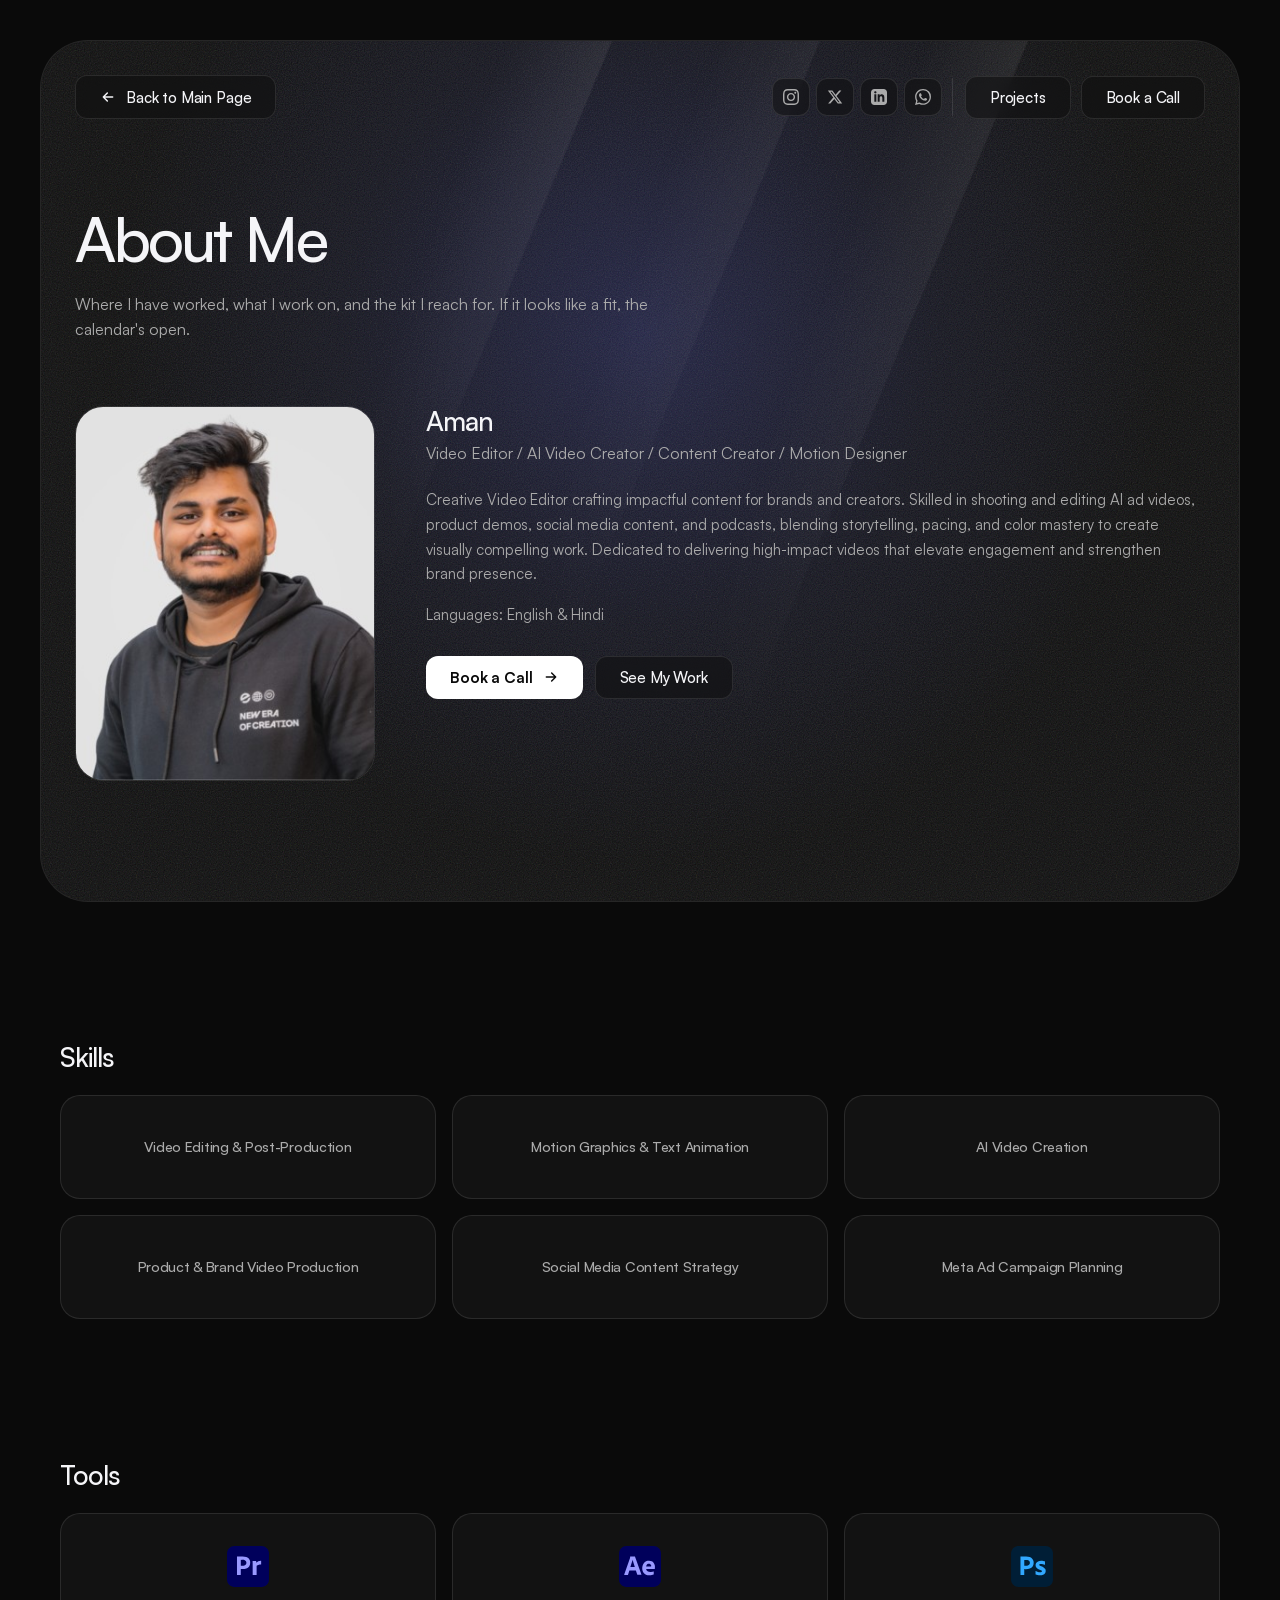
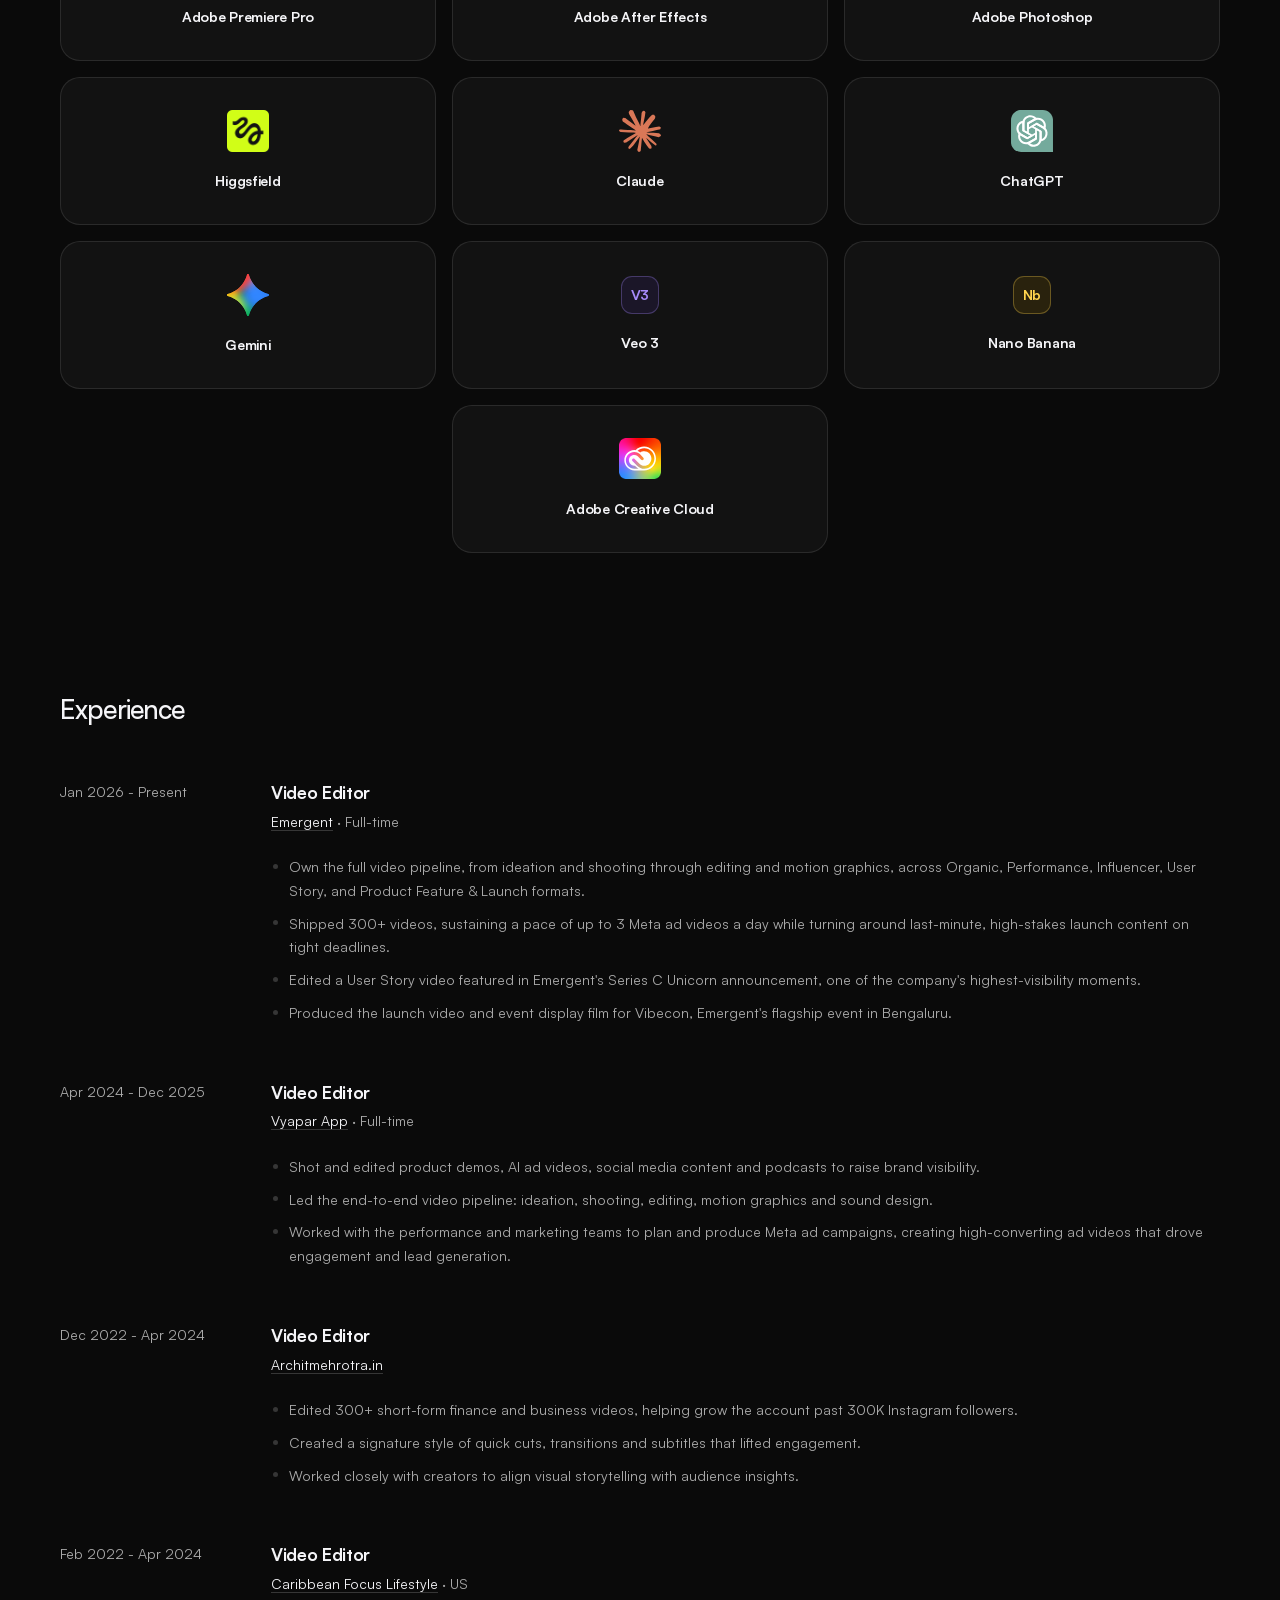
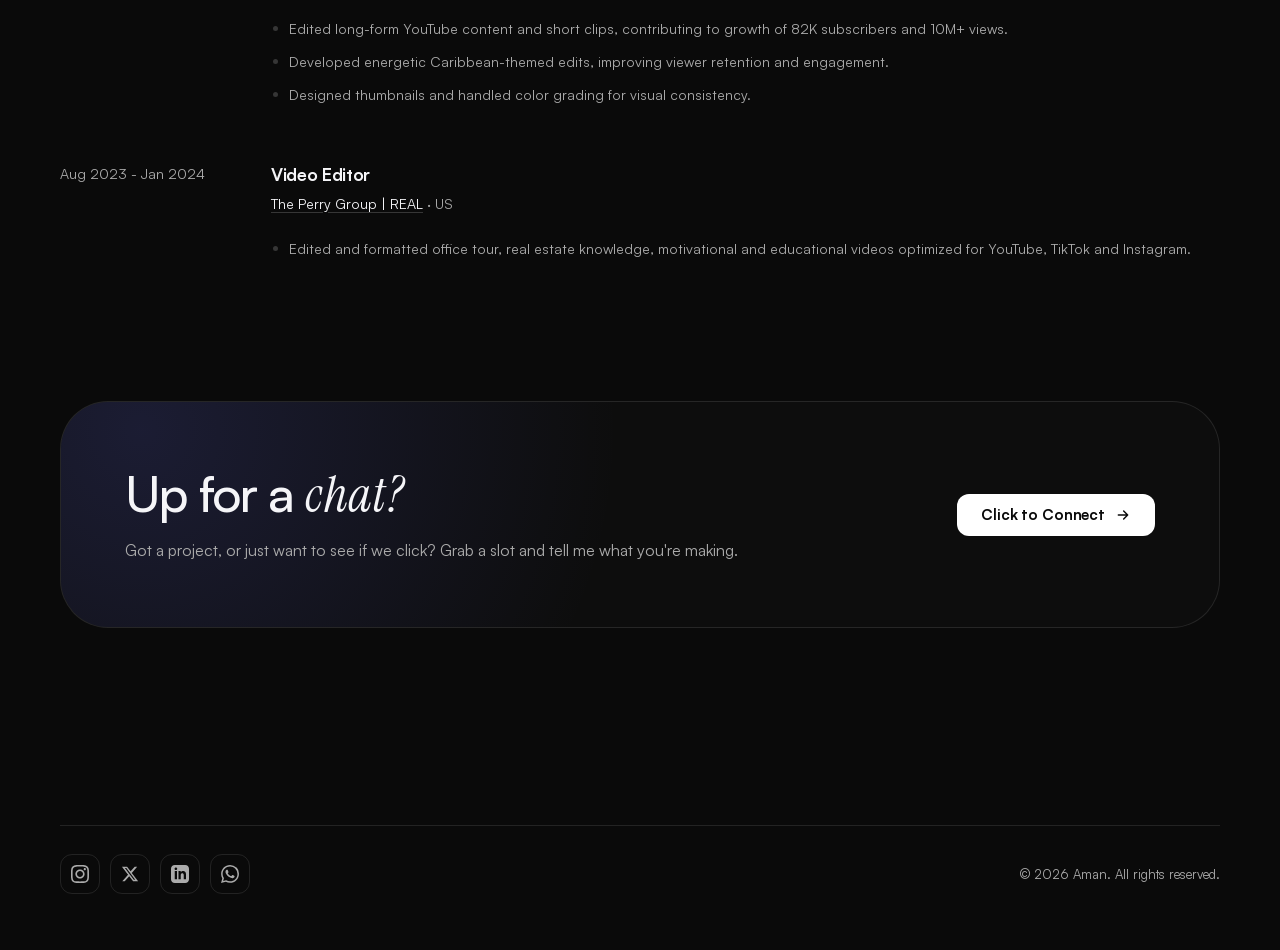
==== commit 671b2c97: "Move the profile into the about page head, new bio Portrait, name, bio and buttons now sit inside th" ====
--- a/about-me.html
+++ b/about-me.html
@@ -48,39 +48,35 @@
       <div class="page-head__body">
         <h1 class="h-display" data-text="about.heading">About Me</h1>
         <p class="lede" data-text="about.intro"></p>
+
+        <div class="profile">
+          <img class="profile__portrait" data-src="hero.portrait" src="" alt="Portrait of Aman">
+          <div>
+            <h2 class="h-group" data-text="brand.name">Cuts by Aman</h2>
+            <p class="profile__role" data-text="brand.role"></p>
+
+            <div class="profile__bio" id="about-bio"></div>
+
+            <div class="profile__actions">
+              <a class="btn btn--primary" data-href="brand.calendly" href="#" target="_blank" rel="noopener">
+                Book a Call
+                <svg class="btn__arrow" width="16" height="16" viewBox="0 0 24 24" fill="none" stroke="currentColor"
+                  stroke-width="2.2" stroke-linecap="round" stroke-linejoin="round" aria-hidden="true">
+                  <path d="M5 12h14M13 6l6 6-6 6" />
+                </svg>
+              </a>
+              <a class="btn btn--ghost" href="index.html#projects">See My Work</a>
+            </div>
+          </div>
+        </div>
+
       </div>
 
     </div>
   </header>
 
-  <!-- ===================== Profile ===================== -->
+  <!-- ===================== Skills ===================== -->
   <section class="section">
-    <div class="wrap">
-      <div class="profile reveal">
-        <img class="profile__portrait" data-src="hero.portrait" src="" alt="Portrait of Aman">
-        <div>
-          <h2 class="h-group" data-text="brand.name">Cuts by Aman</h2>
-          <p class="profile__role" data-text="brand.role"></p>
-
-          <div class="profile__bio" id="about-bio"></div>
-
-          <div class="profile__actions">
-            <a class="btn btn--primary" data-href="brand.calendly" href="#" target="_blank" rel="noopener">
-              Book a Call
-              <svg class="btn__arrow" width="16" height="16" viewBox="0 0 24 24" fill="none" stroke="currentColor"
-                stroke-width="2.2" stroke-linecap="round" stroke-linejoin="round" aria-hidden="true">
-                <path d="M5 12h14M13 6l6 6-6 6" />
-              </svg>
-            </a>
-            <a class="btn btn--ghost" href="index.html#projects">See My Work</a>
-          </div>
-        </div>
-      </div>
-    </div>
-  </section>
-
-  <!-- ===================== Skills ===================== -->
-  <section class="section" style="padding-top: 0;">
     <div class="wrap">
       <div class="reveal" style="margin-bottom: 24px;">
         <h2 class="h-group">Skills</h2>
--- a/assets/css/site.css
+++ b/assets/css/site.css
@@ -212,29 +212,19 @@
 }
 .intro__stroke {
   stroke: #efece6;
-  stroke-width: 2.6;
+  /* Sized in viewBox units against the traced artwork, which fills the box
+     edge to edge, so this is heavier than a hand-drawn path would need. */
+  stroke-width: 5.6;
   stroke-dasharray: 1;
   stroke-dashoffset: 1;
   /* --delay and --dur are set per stroke in the markup. */
   animation: intro-draw var(--dur, 0.3s) cubic-bezier(0.4, 0, 0.5, 1) var(--delay, 0s) forwards;
 }
-.intro__tip {
-  fill: #fffaf0;
-  opacity: 0;
-  filter: drop-shadow(0 0 6px rgba(255, 250, 240, 0.85));
-  animation: intro-tip 1.8s ease 0.7s forwards;
-}
-
 @keyframes intro-word {
   from { opacity: 0; transform: translateY(9px); }
   to   { opacity: 1; transform: none; }
 }
 @keyframes intro-draw { to { stroke-dashoffset: 0; } }
-@keyframes intro-tip {
-  0%       { opacity: 0; }
-  6%, 92%  { opacity: 0.9; }
-  100%     { opacity: 0; }
-}
 @keyframes intro-lift {
   to { transform: translateY(-101%); visibility: hidden; }
 }
@@ -243,6 +233,11 @@
    Hero
    ========================================================================== */
 .hero { padding: var(--gutter) var(--gutter) 0; }
+
+/* The bio is bound with textContent, so its line breaks only survive if the
+   paragraph keeps them. */
+.hero__bio { white-space: pre-line; }
+
 
 .hero__card {
   position: relative;
@@ -903,6 +898,8 @@
 }
 .page-head__body { position: relative; z-index: 2; padding-block: clamp(44px, 7vw, 86px); }
 .page-head__body .lede { margin-top: 20px; }
+/* The profile now sits inside the head card, under the heading. */
+.page-head__body .profile { margin-top: clamp(38px, 5vw, 64px); }
 
 .profile {
   display: grid;
